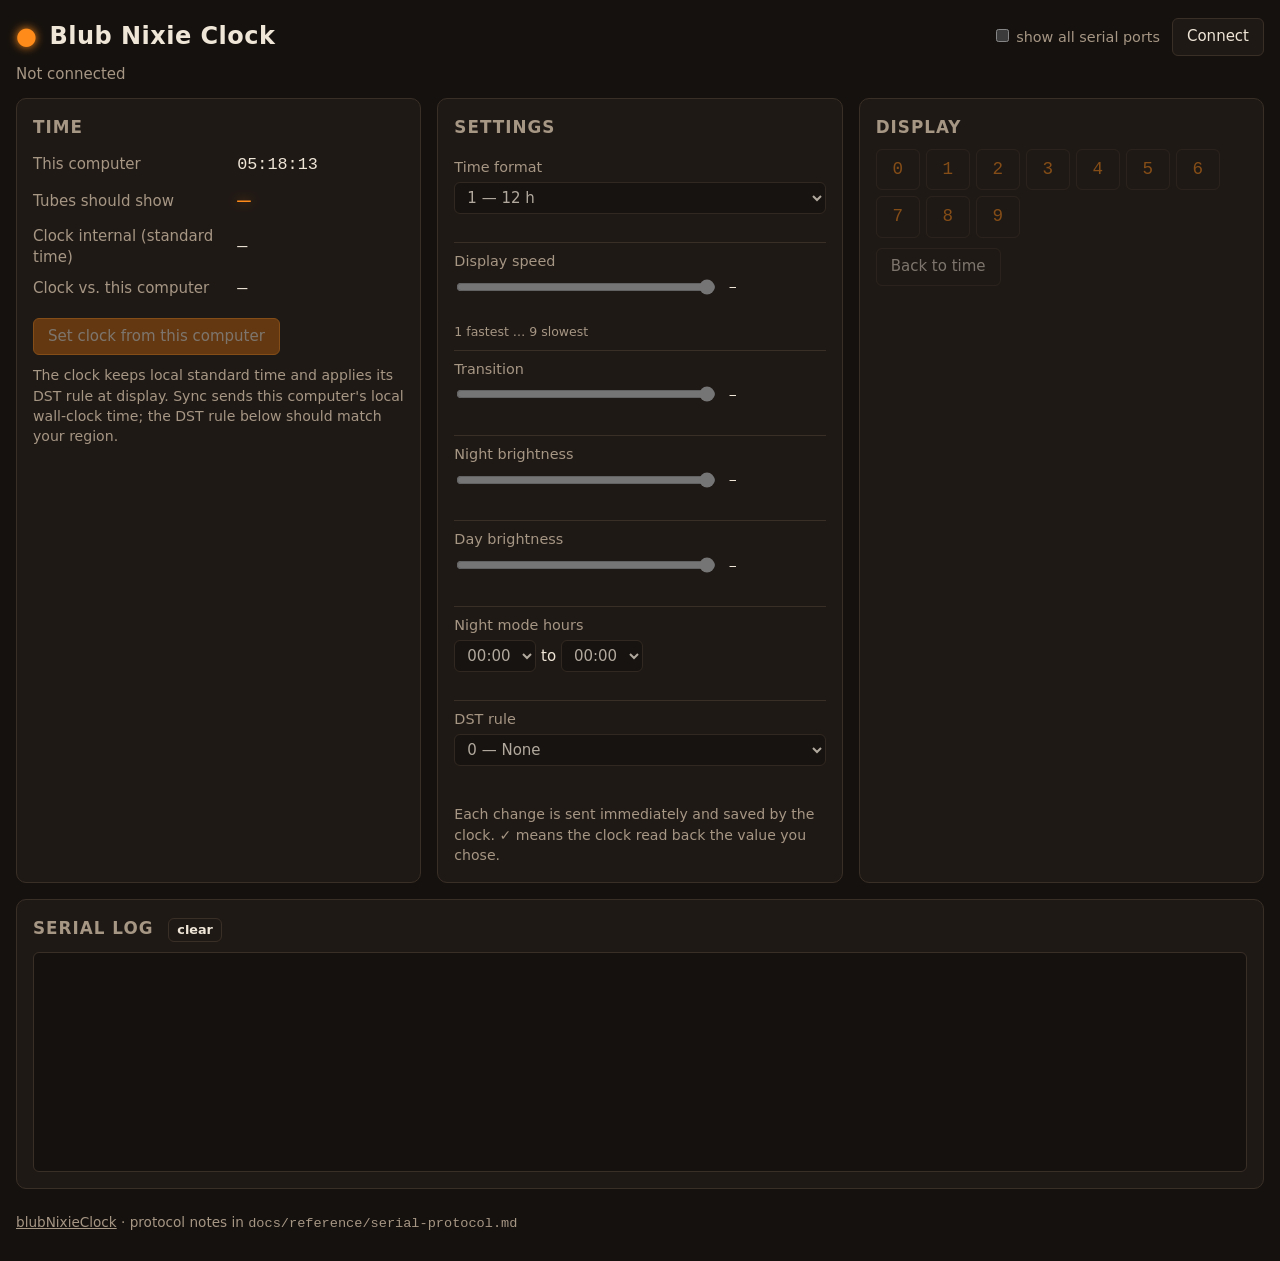
==== web/index.html @ de7a51ef "Add the Web Serial GUI: protocol layer, page, and Node tests web/blub.js is the transport-agnostic p" ====
<!doctype html>
<html lang="en">
<head>
  <meta charset="utf-8">
  <meta name="viewport" content="width=device-width, initial-scale=1">
  <title>Blub Nixie Clock</title>
  <link rel="stylesheet" href="style.css">
</head>
<body>
  <header>
    <h1>Blub Nixie Clock</h1>
    <div class="conn">
      <label class="any"><input type="checkbox" id="any-port"> show all serial ports</label>
      <button id="connect">Connect</button>
    </div>
  </header>

  <p id="unsupported" class="banner err" hidden>
    This browser has no Web Serial API. Use Chrome, Chromium, or Edge.
  </p>

  <section class="status-row">
    <span id="status" class="status">Not connected</span>
    <span id="fw" class="fw"></span>
  </section>

  <main>
    <section class="card">
      <h2>Time</h2>
      <table class="times">
        <tr><th>This computer</th><td id="host-time">—</td></tr>
        <tr><th>Tubes should show</th><td id="tube-time">—</td></tr>
        <tr><th>Clock internal (standard time)</th><td id="internal-time">—</td></tr>
        <tr><th>Clock vs. this computer</th><td id="offset">—</td></tr>
      </table>
      <button id="sync" class="primary">Set clock from this computer</button>
      <p id="sync-result" class="note"></p>
      <p class="note">The clock keeps local standard time and applies its DST rule at display.
        Sync sends this computer's local wall-clock time; the DST rule below should match your region.</p>
    </section>

    <section class="card">
      <h2>Settings</h2>
      <div id="settings"></div>
      <p class="note">Each change is sent immediately and saved by the clock. ✓ means the clock
        read back the value you chose.</p>
    </section>

    <section class="card">
      <h2>Display</h2>
      <div id="digits" class="digits"></div>
      <button id="time-mode">Back to time</button>
      <span id="display-mode" class="note"></span>
    </section>

    <section class="card log-card">
      <h2>Serial log <button id="clear-log" class="small">clear</button></h2>
      <div id="log" class="log"></div>
    </section>
  </main>

  <footer>
    <a href="https://github.com/bobvan/blubNixieClock">blubNixieClock</a> ·
    protocol notes in <code>docs/reference/serial-protocol.md</code>
  </footer>

  <script src="blub.js"></script>
  <script src="app.js"></script>
</body>
</html>
---- web/style.css ----
:root {
  --bg: #15110e;
  --card: #1f1915;
  --ink: #efe6d8;
  --muted: #a69684;
  --line: #3a2f27;
  --glow: #ff8c1a;      /* nixie orange */
  --glow-dim: #b95f0e;
  --ok: #7ad17a;
  --warn: #e8b84a;
  --err: #ef6a5a;
  color-scheme: dark;
}
* { box-sizing: border-box; }
body {
  margin: 0;
  padding: 0 16px 32px;
  background: var(--bg);
  color: var(--ink);
  font: 15px/1.45 system-ui, -apple-system, "Segoe UI", sans-serif;
}
body.busy { cursor: progress; }
header {
  display: flex; flex-wrap: wrap; align-items: center; justify-content: space-between;
  gap: 12px; padding: 18px 0 8px;
}
h1 { margin: 0; font-size: 1.5rem; font-weight: 600; letter-spacing: .02em; }
h1::before { content: "●"; color: var(--glow); margin-right: .5em; text-shadow: 0 0 10px var(--glow); }
h2 { margin: 0 0 10px; font-size: 1.05rem; color: var(--muted); font-weight: 600; text-transform: uppercase; letter-spacing: .06em; }
.conn { display: flex; align-items: center; gap: 12px; }
.any { color: var(--muted); font-size: .9rem; }

button {
  background: var(--card); color: var(--ink); border: 1px solid var(--line);
  border-radius: 6px; padding: 7px 14px; font: inherit; cursor: pointer;
}
button:hover:not(:disabled) { border-color: var(--glow-dim); }
button:disabled { opacity: .45; cursor: default; }
button.primary { background: var(--glow-dim); border-color: var(--glow); }
button.primary:hover:not(:disabled) { background: var(--glow); color: #1a1008; }
button.small { padding: 2px 8px; font-size: .8rem; text-transform: none; letter-spacing: 0; margin-left: 8px; }

.status-row { display: flex; flex-wrap: wrap; gap: 12px; align-items: baseline; padding-bottom: 12px; }
.status { color: var(--muted); }
.status.ok { color: var(--ok); }
.status.warn { color: var(--warn); }
.status.err { color: var(--err); }
.fw { color: var(--muted); font-family: ui-monospace, SFMono-Regular, Menlo, monospace; font-size: .85rem; }
.banner { padding: 10px 14px; border-radius: 6px; border: 1px solid var(--line); }
.banner.err { border-color: var(--err); color: var(--err); }

main { display: grid; grid-template-columns: repeat(auto-fit, minmax(320px, 1fr)); gap: 16px; }
.card { background: var(--card); border: 1px solid var(--line); border-radius: 10px; padding: 16px; }
.log-card { grid-column: 1 / -1; }
.note { color: var(--muted); font-size: .88rem; margin: 10px 0 0; }

.times { border-collapse: collapse; width: 100%; margin-bottom: 12px; }
.times th { text-align: left; font-weight: 500; color: var(--muted); padding: 4px 8px 4px 0; width: 55%; }
.times td { font-family: ui-monospace, SFMono-Regular, Menlo, monospace; font-size: 1.05rem; padding: 4px 0; }
#tube-time { color: var(--glow); text-shadow: 0 0 8px rgba(255, 140, 26, .5); font-size: 1.4rem; }
#offset.ok { color: var(--ok); } #offset.warn { color: var(--warn); } #offset.err { color: var(--err); }

.setting { display: grid; grid-template-columns: 1fr; gap: 4px; padding: 8px 0; border-top: 1px solid var(--line); }
.setting:first-child { border-top: 0; }
.setting label { color: var(--muted); font-size: .9rem; }
.setting select, .setting input[type=range] { font: inherit; background: var(--bg); color: var(--ink); border: 1px solid var(--line); border-radius: 6px; padding: 5px 8px; }
.setting input[type=range] { padding: 0; width: 100%; max-width: 260px; accent-color: var(--glow); vertical-align: middle; }
.slider output { display: inline-block; min-width: 2ch; margin-left: 10px; font-family: ui-monospace, Menlo, monospace; }
.range select { width: auto; }
.setting small { color: var(--muted); }
.result { font-size: .85rem; min-height: 1.2em; }
.result.ok { color: var(--ok); } .result.err { color: var(--err); }

.digits { display: flex; flex-wrap: wrap; gap: 6px; margin-bottom: 10px; }
.digits button { width: 44px; font-family: ui-monospace, Menlo, monospace; font-size: 1.1rem; color: var(--glow); }
#display-mode { margin-left: 10px; }

.log {
  height: 220px; overflow: auto; background: var(--bg); border: 1px solid var(--line); border-radius: 6px;
  padding: 8px; font-family: ui-monospace, SFMono-Regular, Menlo, monospace; font-size: .8rem; white-space: pre-wrap;
}
.log-tx { color: var(--warn); } .log-rx { color: var(--ink); } .log-info { color: var(--muted); }

footer { margin-top: 24px; color: var(--muted); font-size: .85rem; }
footer a { color: var(--muted); }
code { font-family: ui-monospace, Menlo, monospace; }
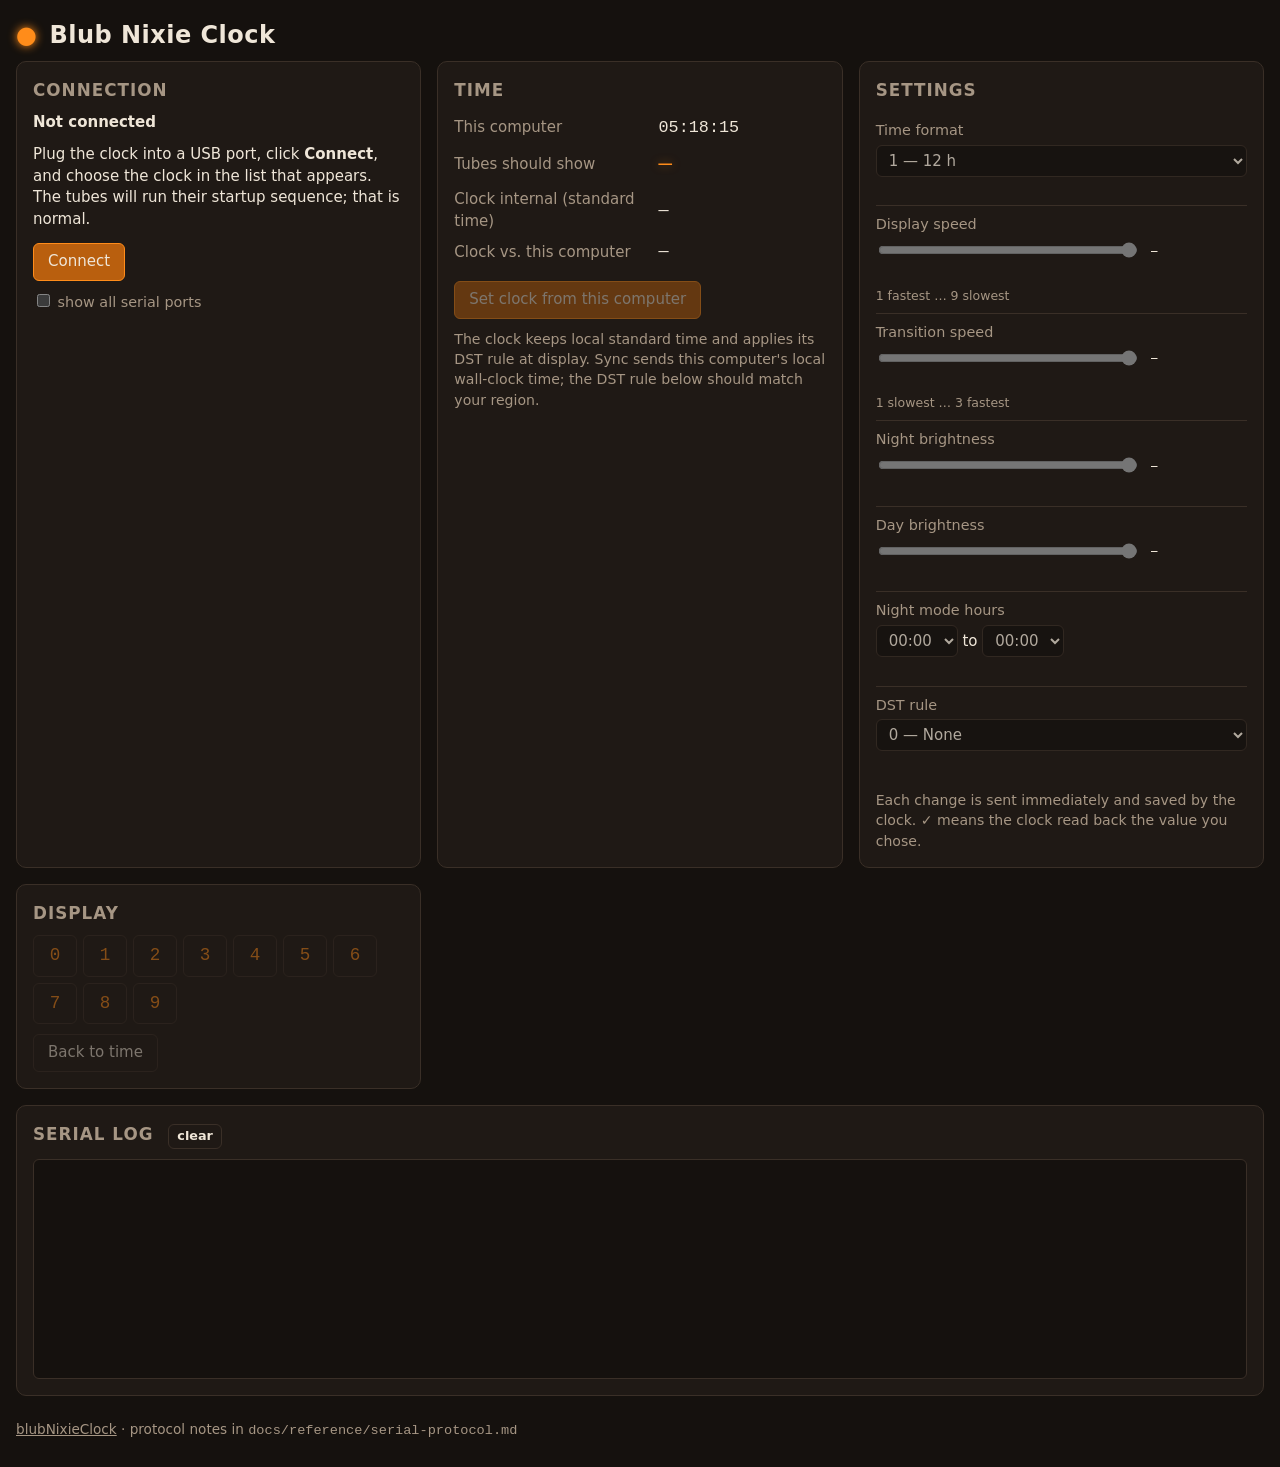
==== commit 8f5a565d: "Rework the connection flow; label transition slider as a speed A Connection card leads the page: ins" ====
--- a/web/index.html
+++ b/web/index.html
@@ -9,22 +9,29 @@
 <body>
   <header>
     <h1>Blub Nixie Clock</h1>
-    <div class="conn">
-      <label class="any"><input type="checkbox" id="any-port"> show all serial ports</label>
-      <button id="connect">Connect</button>
-    </div>
+    <button id="disconnect" class="only-connected">Disconnect</button>
   </header>
 
   <p id="unsupported" class="banner err" hidden>
     This browser has no Web Serial API. Use Chrome, Chromium, or Edge.
   </p>
 
-  <section class="status-row">
-    <span id="status" class="status">Not connected</span>
-    <span id="fw" class="fw"></span>
-  </section>
+  <main>
+    <section class="card" id="connection">
+      <h2>Connection</h2>
+      <p id="status" class="status">Not connected</p>
+      <div class="only-disconnected">
+        <p class="help">Plug the clock into a USB port, click <b>Connect</b>, and choose the clock in the
+          list that appears. The tubes will run their startup sequence; that is normal.</p>
+        <button id="connect" class="primary">Connect</button>
+        <label class="any"><input type="checkbox" id="any-port"> show all serial ports</label>
+      </div>
+      <table class="only-connected details">
+        <tr><th>Port</th><td id="port-id">—</td></tr>
+        <tr><th>Firmware</th><td id="fw">—</td></tr>
+      </table>
+    </section>
 
-  <main>
     <section class="card">
       <h2>Time</h2>
       <table class="times">
--- a/web/style.css
+++ b/web/style.css
@@ -27,8 +27,13 @@
 h1 { margin: 0; font-size: 1.5rem; font-weight: 600; letter-spacing: .02em; }
 h1::before { content: "●"; color: var(--glow); margin-right: .5em; text-shadow: 0 0 10px var(--glow); }
 h2 { margin: 0 0 10px; font-size: 1.05rem; color: var(--muted); font-weight: 600; text-transform: uppercase; letter-spacing: .06em; }
-.conn { display: flex; align-items: center; gap: 12px; }
-.any { color: var(--muted); font-size: .9rem; }
+.any { display: block; margin-top: 10px; color: var(--muted); font-size: .9rem; }
+.help { margin: 0 0 12px; }
+body:not(.connected) .only-connected { display: none; }
+body.connected .only-disconnected { display: none; }
+.details { border-collapse: collapse; }
+.details th { text-align: left; font-weight: 500; color: var(--muted); padding: 3px 12px 3px 0; }
+.details td { font-family: ui-monospace, SFMono-Regular, Menlo, monospace; font-size: .9rem; }
 
 button {
   background: var(--card); color: var(--ink); border: 1px solid var(--line);
@@ -40,12 +45,10 @@
 button.primary:hover:not(:disabled) { background: var(--glow); color: #1a1008; }
 button.small { padding: 2px 8px; font-size: .8rem; text-transform: none; letter-spacing: 0; margin-left: 8px; }
 
-.status-row { display: flex; flex-wrap: wrap; gap: 12px; align-items: baseline; padding-bottom: 12px; }
-.status { color: var(--muted); }
+.status { margin: 0 0 10px; font-weight: 600; }
 .status.ok { color: var(--ok); }
 .status.warn { color: var(--warn); }
 .status.err { color: var(--err); }
-.fw { color: var(--muted); font-family: ui-monospace, SFMono-Regular, Menlo, monospace; font-size: .85rem; }
 .banner { padding: 10px 14px; border-radius: 6px; border: 1px solid var(--line); }
 .banner.err { border-color: var(--err); color: var(--err); }
 
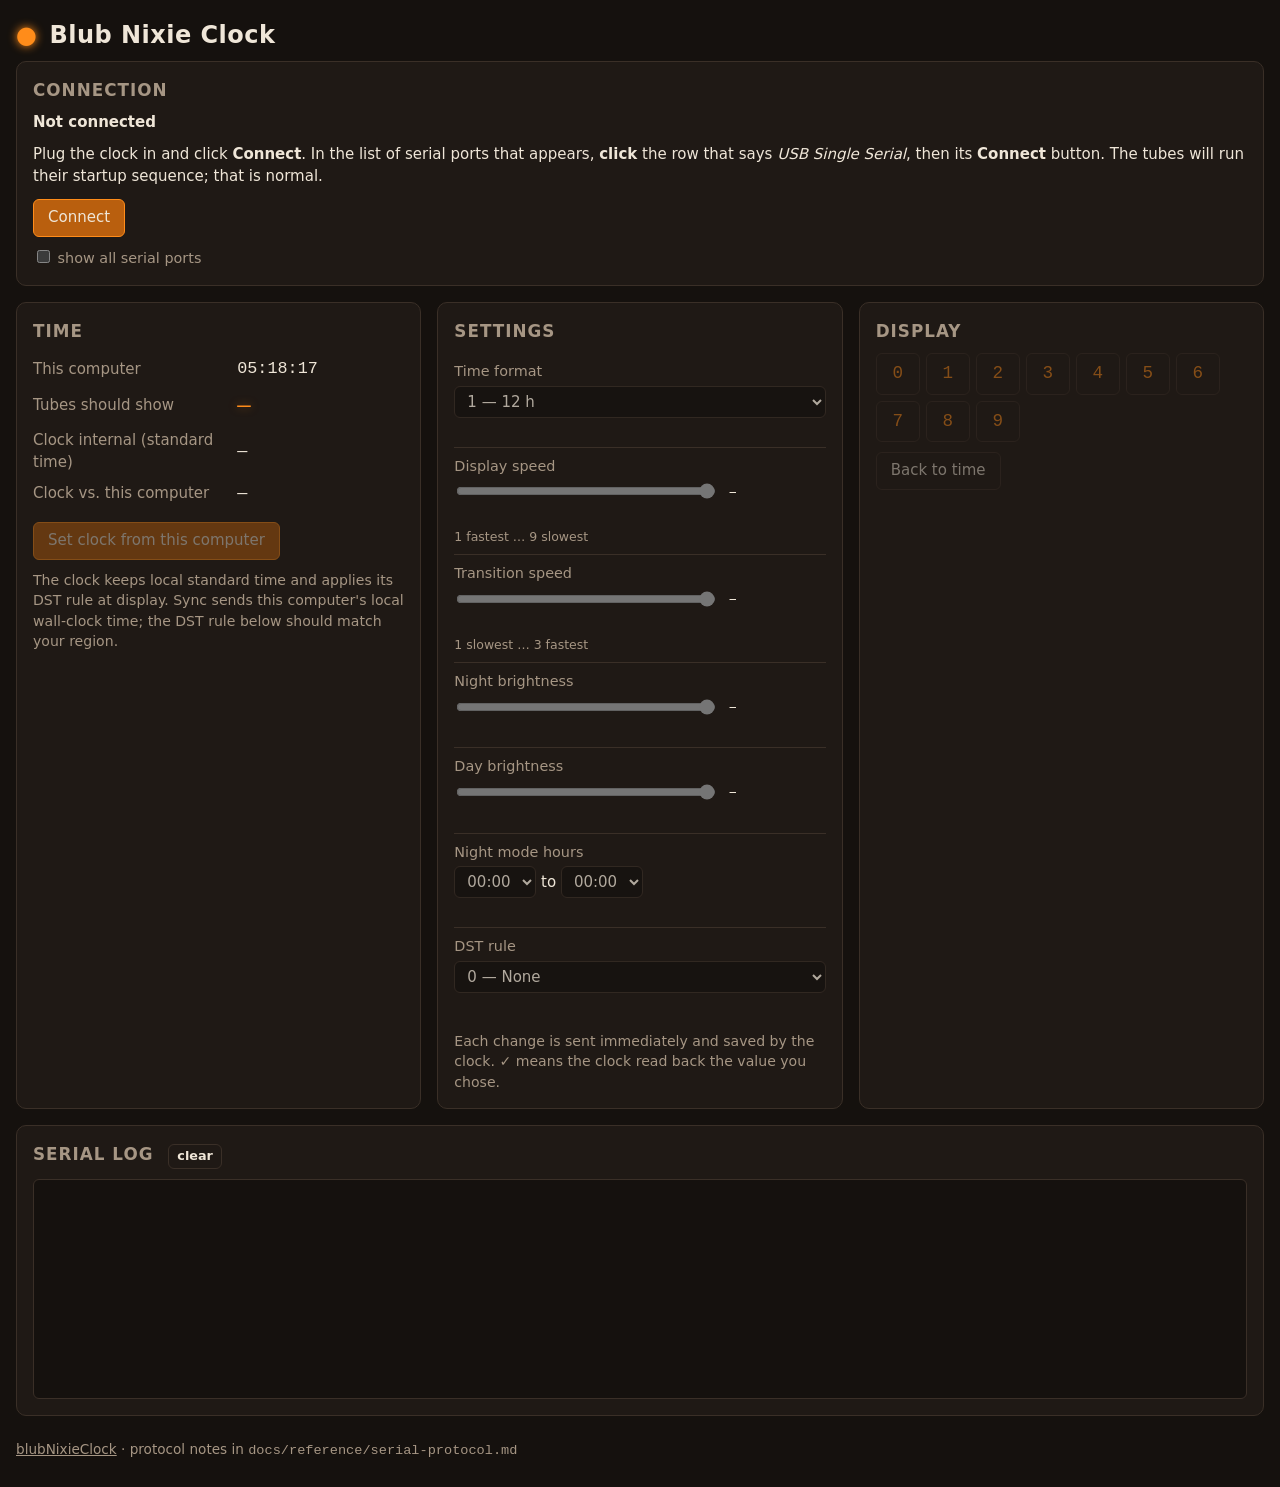
==== commit 72304758: "Connection card spans the page when disconnected, one line when connected Also: a "No clock answered" ====
--- a/web/index.html
+++ b/web/index.html
@@ -17,19 +17,22 @@
   </p>
 
   <main>
+    <!-- Disconnected: a full-width card that leads the page. Connected: one slim status line. -->
     <section class="card" id="connection">
-      <h2>Connection</h2>
-      <p id="status" class="status">Not connected</p>
       <div class="only-disconnected">
-        <p class="help">Plug the clock into a USB port, click <b>Connect</b>, and choose the clock in the
-          list that appears. The tubes will run their startup sequence; that is normal.</p>
+        <h2>Connection</h2>
+        <p class="status">Not connected</p>
+        <p class="help">Plug the clock in and click <b>Connect</b>. In the list of serial ports that
+          appears, <b>click</b> the row that says <i>USB Single Serial</i>, then its <b>Connect</b>
+          button. The tubes will run their startup sequence; that is normal.</p>
         <button id="connect" class="primary">Connect</button>
         <label class="any"><input type="checkbox" id="any-port"> show all serial ports</label>
       </div>
-      <table class="only-connected details">
-        <tr><th>Port</th><td id="port-id">—</td></tr>
-        <tr><th>Firmware</th><td id="fw">—</td></tr>
-      </table>
+      <div class="only-connected statusline">
+        <span id="status" class="status">Connecting…</span>
+        <span id="port-id">—</span>
+        <span id="fw">—</span>
+      </div>
     </section>
 
     <section class="card">
@@ -66,6 +69,12 @@
     </section>
   </main>
 
+  <dialog id="fail-dialog">
+    <h3 id="fail-title">No clock answered on that port</h3>
+    <p id="fail-detail"></p>
+    <button id="fail-retry" class="primary">Select another serial port</button>
+  </dialog>
+
   <footer>
     <a href="https://github.com/bobvan/blubNixieClock">blubNixieClock</a> ·
     protocol notes in <code>docs/reference/serial-protocol.md</code>
--- a/web/style.css
+++ b/web/style.css
@@ -53,6 +53,17 @@
 .banner.err { border-color: var(--err); color: var(--err); }
 
 main { display: grid; grid-template-columns: repeat(auto-fit, minmax(320px, 1fr)); gap: 16px; }
+#connection { grid-column: 1 / -1; }
+body.connected #connection { padding: 8px 16px; }
+.statusline { display: flex; flex-wrap: wrap; gap: 6px 18px; align-items: baseline; }
+.statusline .status { margin: 0; }
+.statusline .status.ok::before { content: "●"; color: var(--ok); margin-right: .45em; }
+.statusline .status.warn::before { content: "●"; color: var(--warn); margin-right: .45em; }
+#port-id, #fw { color: var(--muted); font-family: ui-monospace, SFMono-Regular, Menlo, monospace; font-size: .85rem; }
+dialog { background: var(--card); color: var(--ink); border: 1px solid var(--line); border-radius: 10px; padding: 20px 24px; max-width: 420px; }
+dialog::backdrop { background: rgba(0, 0, 0, .6); }
+dialog h3 { margin: 0 0 8px; font-size: 1.1rem; }
+dialog p { margin: 0 0 16px; color: var(--muted); }
 .card { background: var(--card); border: 1px solid var(--line); border-radius: 10px; padding: 16px; }
 .log-card { grid-column: 1 / -1; }
 .note { color: var(--muted); font-size: .88rem; margin: 10px 0 0; }
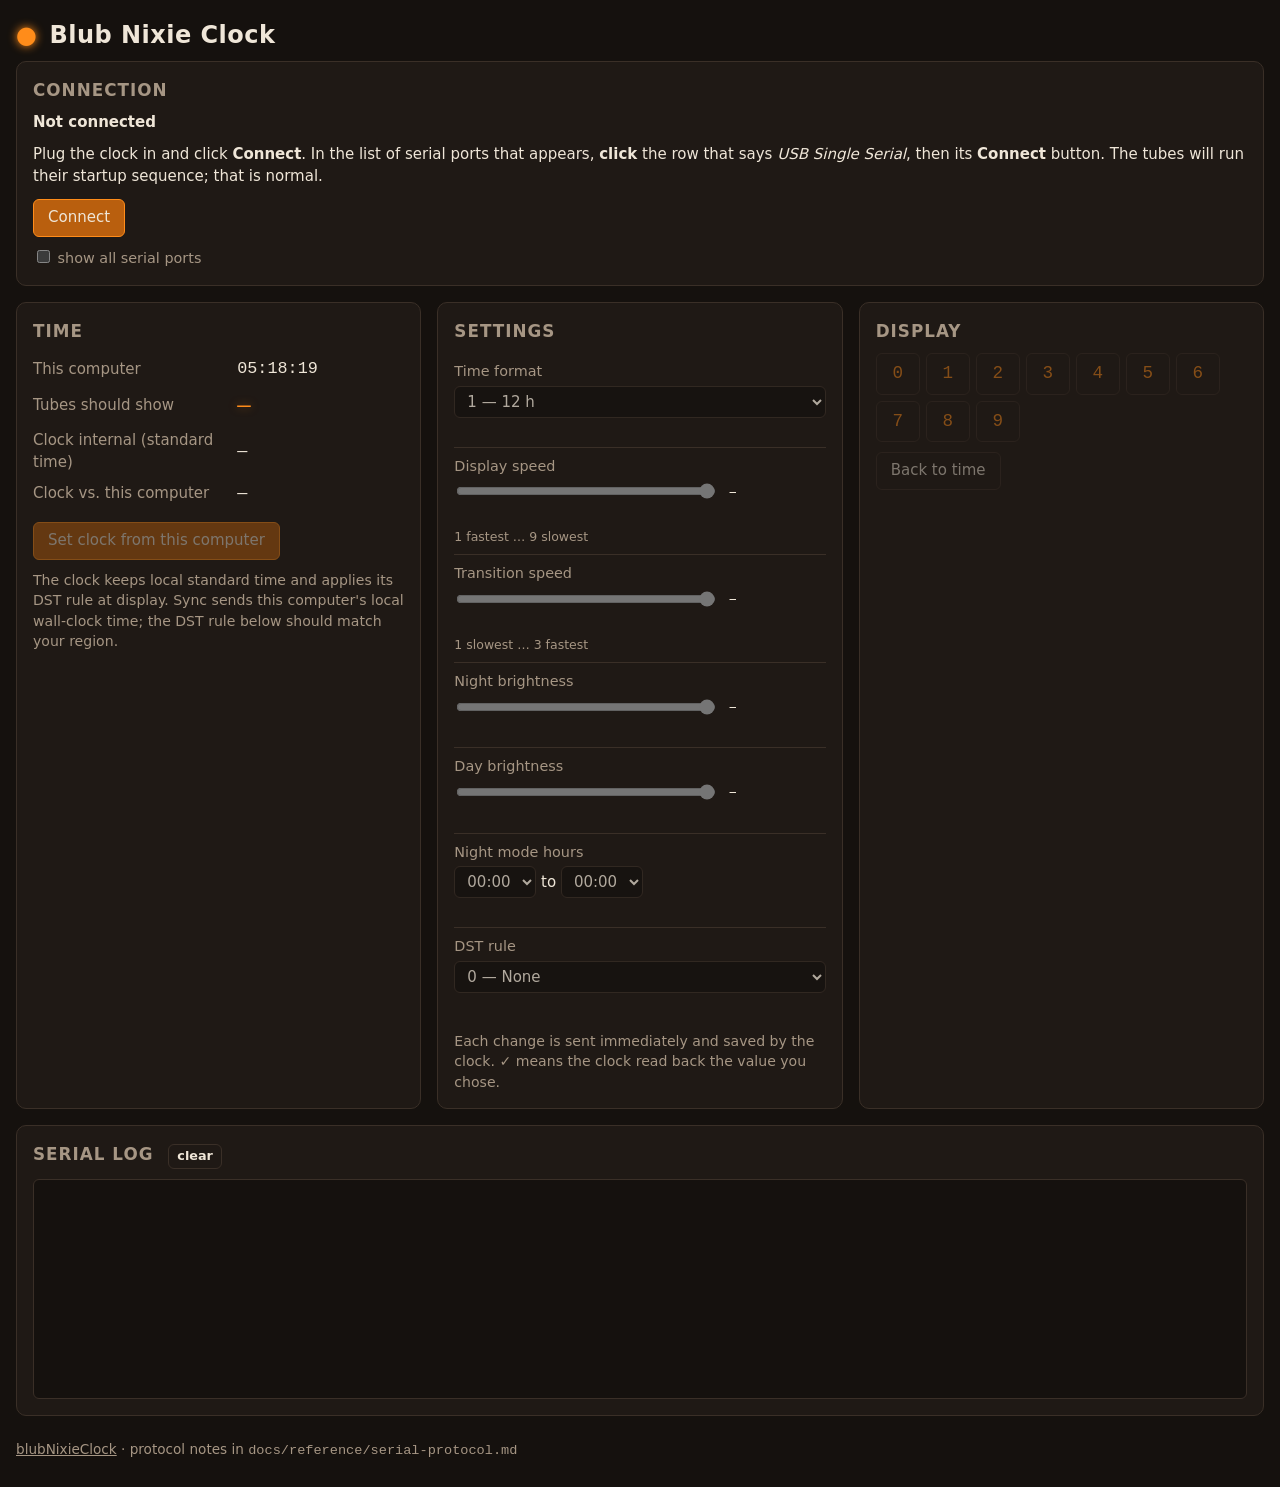
==== commit 9a5016f3: "Disconnect button lives in the Connection line; reword wrong-port dialog Co-Authored-By: Claude Fabl" ====
--- a/web/index.html
+++ b/web/index.html
@@ -9,7 +9,6 @@
 <body>
   <header>
     <h1>Blub Nixie Clock</h1>
-    <button id="disconnect" class="only-connected">Disconnect</button>
   </header>
 
   <p id="unsupported" class="banner err" hidden>
@@ -32,6 +31,7 @@
         <span id="status" class="status">Connecting…</span>
         <span id="port-id">—</span>
         <span id="fw">—</span>
+        <button id="disconnect">Disconnect</button>
       </div>
     </section>
 
@@ -70,7 +70,7 @@
   </main>
 
   <dialog id="fail-dialog">
-    <h3 id="fail-title">No clock answered on that port</h3>
+    <h3 id="fail-title">No clock found on that port</h3>
     <p id="fail-detail"></p>
     <button id="fail-retry" class="primary">Select another serial port</button>
   </dialog>
--- a/web/style.css
+++ b/web/style.css
@@ -57,6 +57,7 @@
 body.connected #connection { padding: 8px 16px; }
 .statusline { display: flex; flex-wrap: wrap; gap: 6px 18px; align-items: baseline; }
 .statusline .status { margin: 0; }
+.statusline #disconnect { margin-left: auto; padding: 4px 12px; font-size: .9rem; }
 .statusline .status.ok::before { content: "●"; color: var(--ok); margin-right: .45em; }
 .statusline .status.warn::before { content: "●"; color: var(--warn); margin-right: .45em; }
 #port-id, #fw { color: var(--muted); font-family: ui-monospace, SFMono-Regular, Menlo, monospace; font-size: .85rem; }
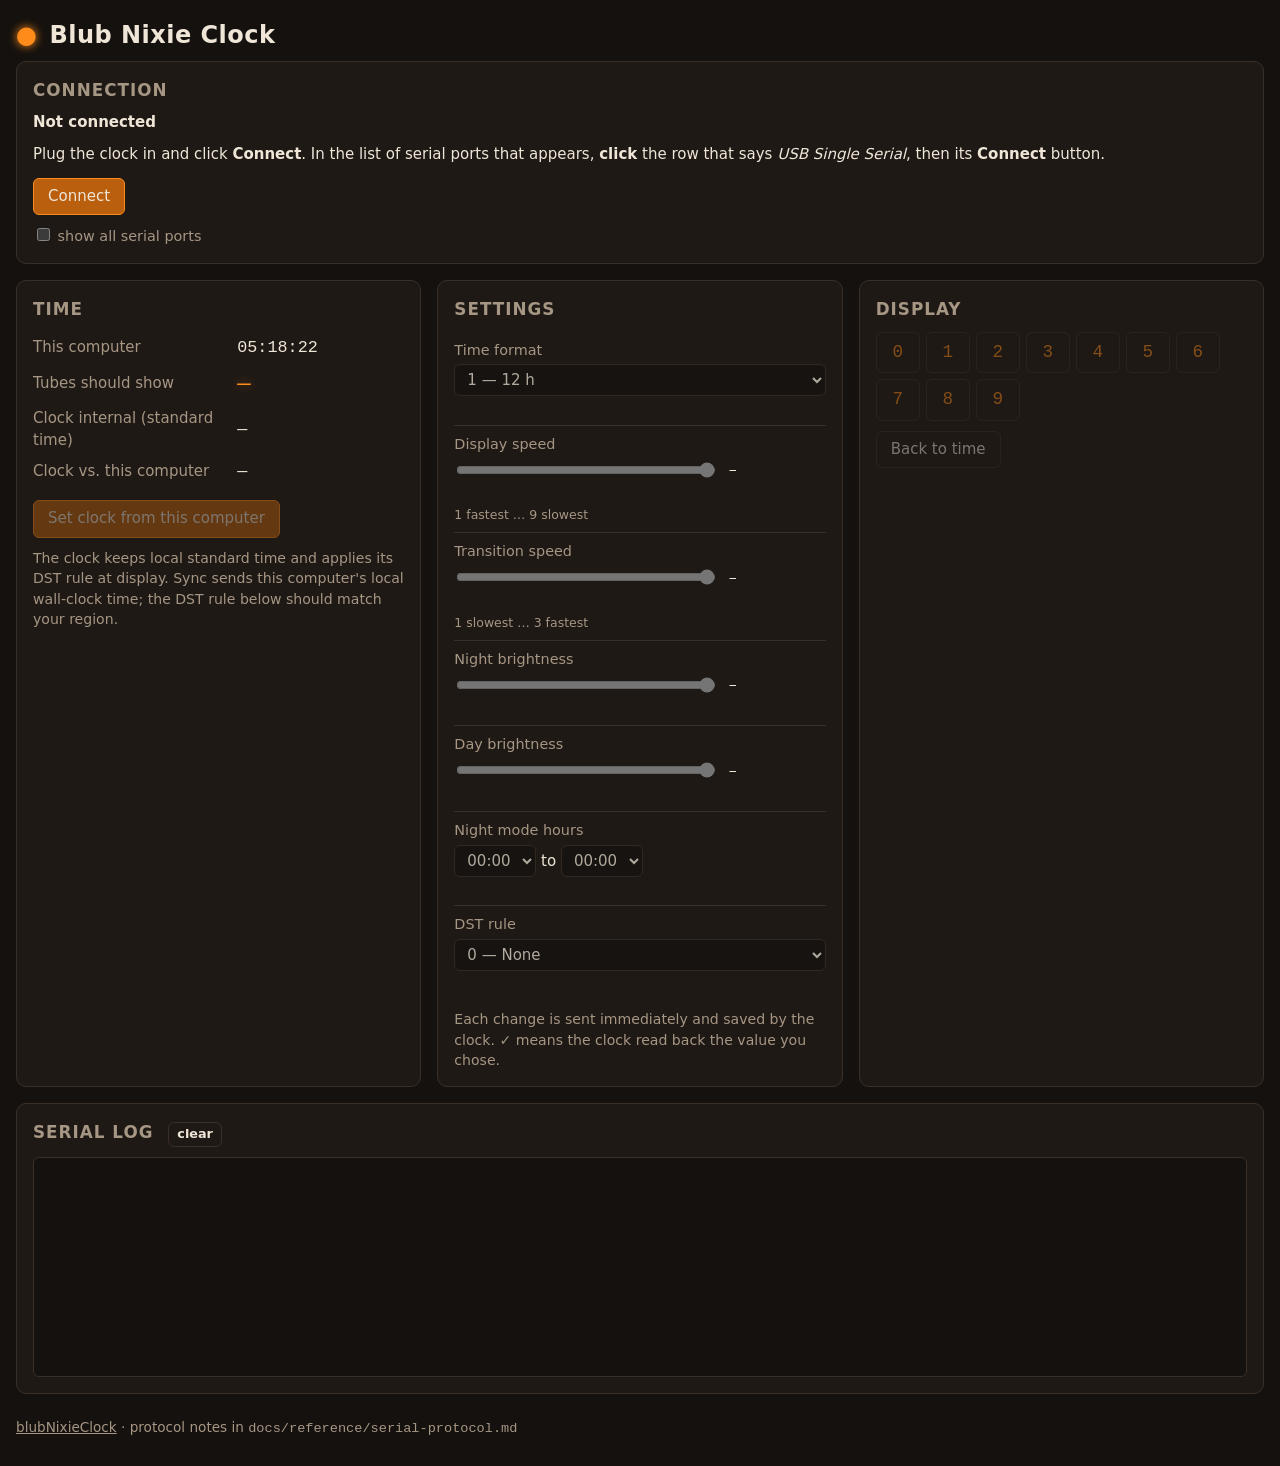
==== commit c346a105: "Flush a stale partial line on connect; log unmatched select read-backs Drop the startup-sequence sen" ====
--- a/web/index.html
+++ b/web/index.html
@@ -23,7 +23,7 @@
         <p class="status">Not connected</p>
         <p class="help">Plug the clock in and click <b>Connect</b>. In the list of serial ports that
           appears, <b>click</b> the row that says <i>USB Single Serial</i>, then its <b>Connect</b>
-          button. The tubes will run their startup sequence; that is normal.</p>
+          button.</p>
         <button id="connect" class="primary">Connect</button>
         <label class="any"><input type="checkbox" id="any-port"> show all serial ports</label>
       </div>
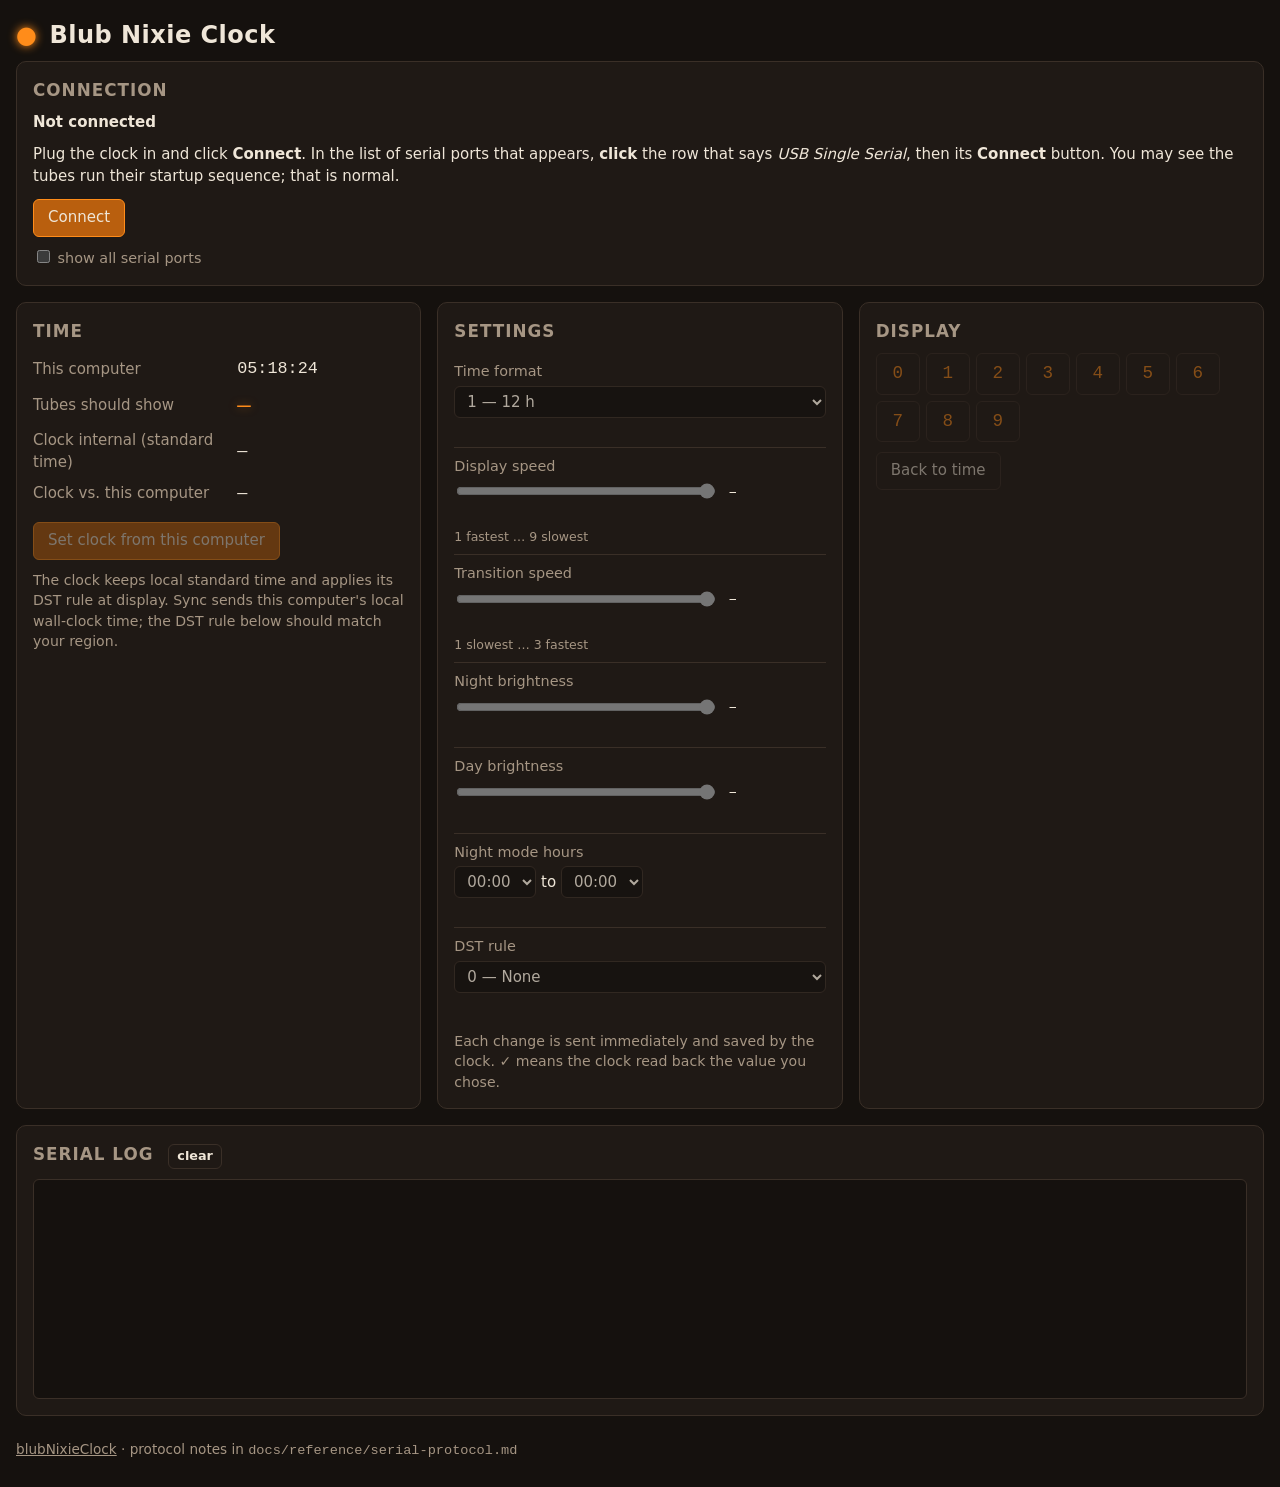
==== commit 4f3fdef2: "Restore the startup-sequence note, softened; Web Serial does reset the clock Co-Authored-By: Claude " ====
--- a/web/index.html
+++ b/web/index.html
@@ -23,7 +23,7 @@
         <p class="status">Not connected</p>
         <p class="help">Plug the clock in and click <b>Connect</b>. In the list of serial ports that
           appears, <b>click</b> the row that says <i>USB Single Serial</i>, then its <b>Connect</b>
-          button.</p>
+          button. You may see the tubes run their startup sequence; that is normal.</p>
         <button id="connect" class="primary">Connect</button>
         <label class="any"><input type="checkbox" id="any-port"> show all serial ports</label>
       </div>
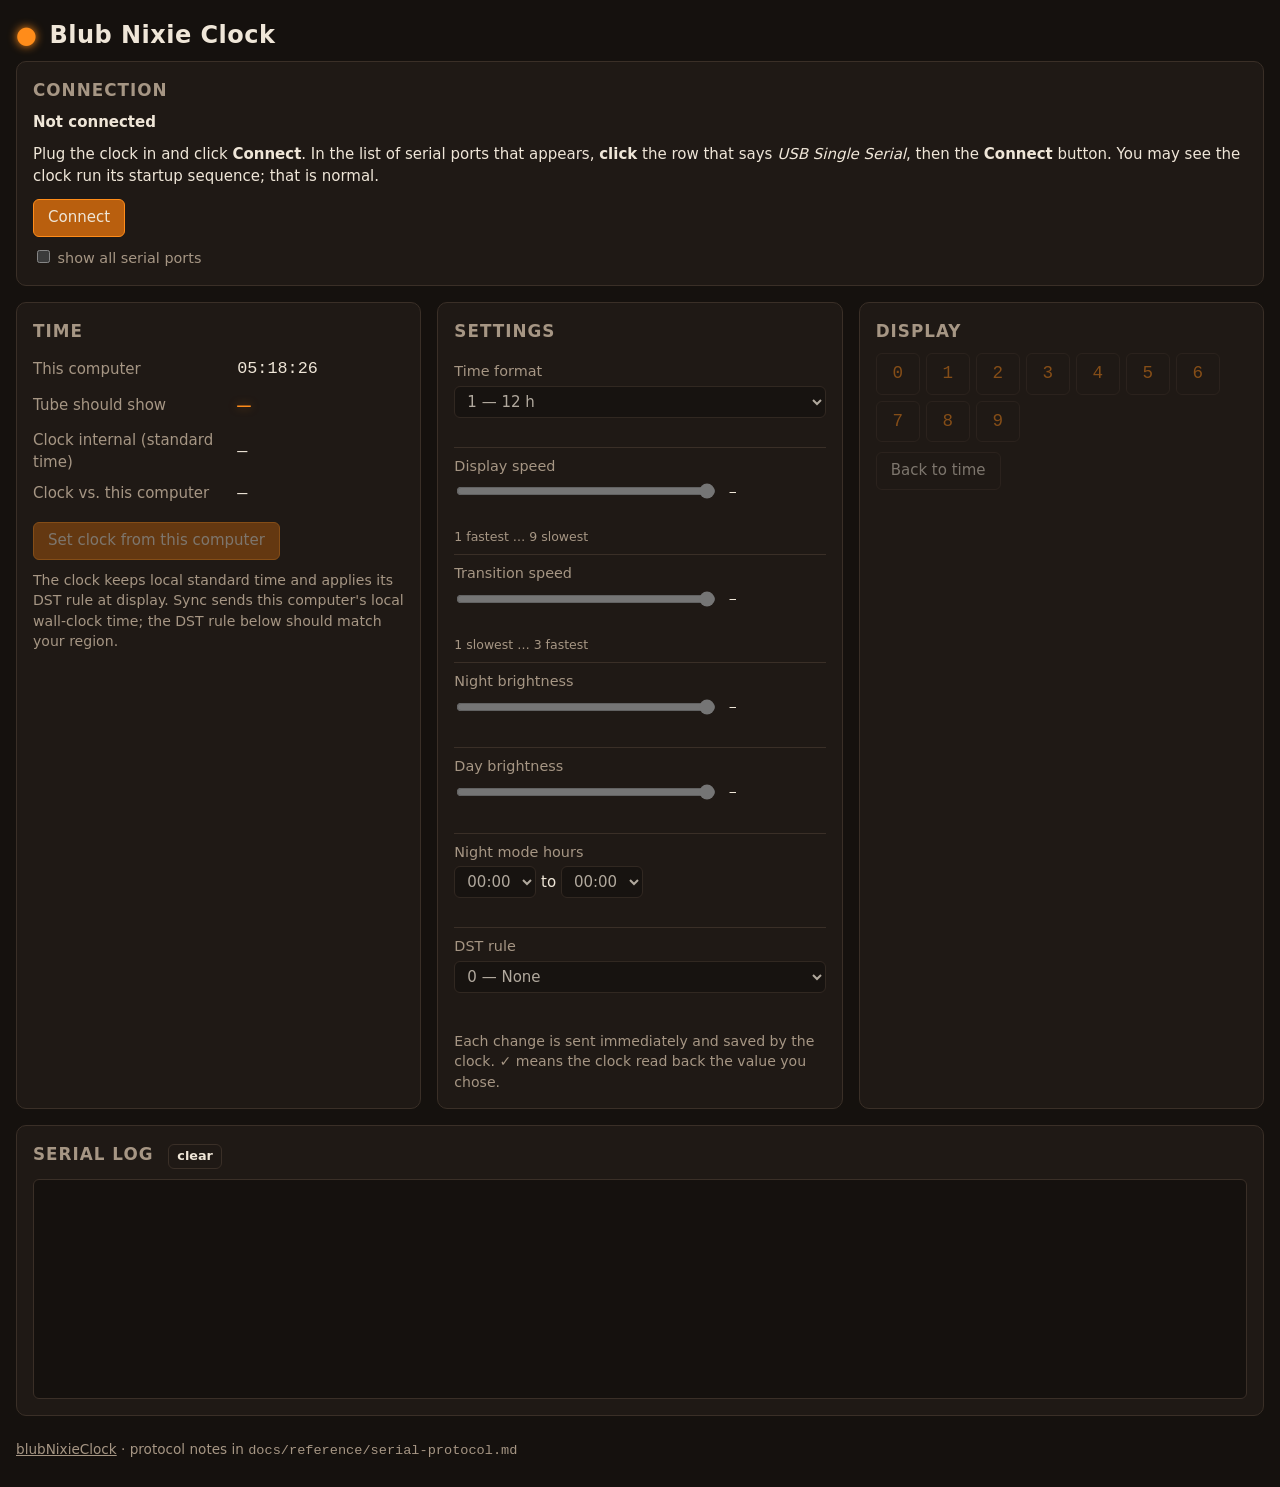
==== commit 24874791: "Wording: single tube; "the Connect button"; "the clock run its startup" Co-Authored-By: Claude Opus " ====
--- a/web/index.html
+++ b/web/index.html
@@ -22,8 +22,8 @@
         <h2>Connection</h2>
         <p class="status">Not connected</p>
         <p class="help">Plug the clock in and click <b>Connect</b>. In the list of serial ports that
-          appears, <b>click</b> the row that says <i>USB Single Serial</i>, then its <b>Connect</b>
-          button. You may see the tubes run their startup sequence; that is normal.</p>
+          appears, <b>click</b> the row that says <i>USB Single Serial</i>, then the <b>Connect</b>
+          button. You may see the clock run its startup sequence; that is normal.</p>
         <button id="connect" class="primary">Connect</button>
         <label class="any"><input type="checkbox" id="any-port"> show all serial ports</label>
       </div>
@@ -39,7 +39,7 @@
       <h2>Time</h2>
       <table class="times">
         <tr><th>This computer</th><td id="host-time">—</td></tr>
-        <tr><th>Tubes should show</th><td id="tube-time">—</td></tr>
+        <tr><th>Tube should show</th><td id="tube-time">—</td></tr>
         <tr><th>Clock internal (standard time)</th><td id="internal-time">—</td></tr>
         <tr><th>Clock vs. this computer</th><td id="offset">—</td></tr>
       </table>
